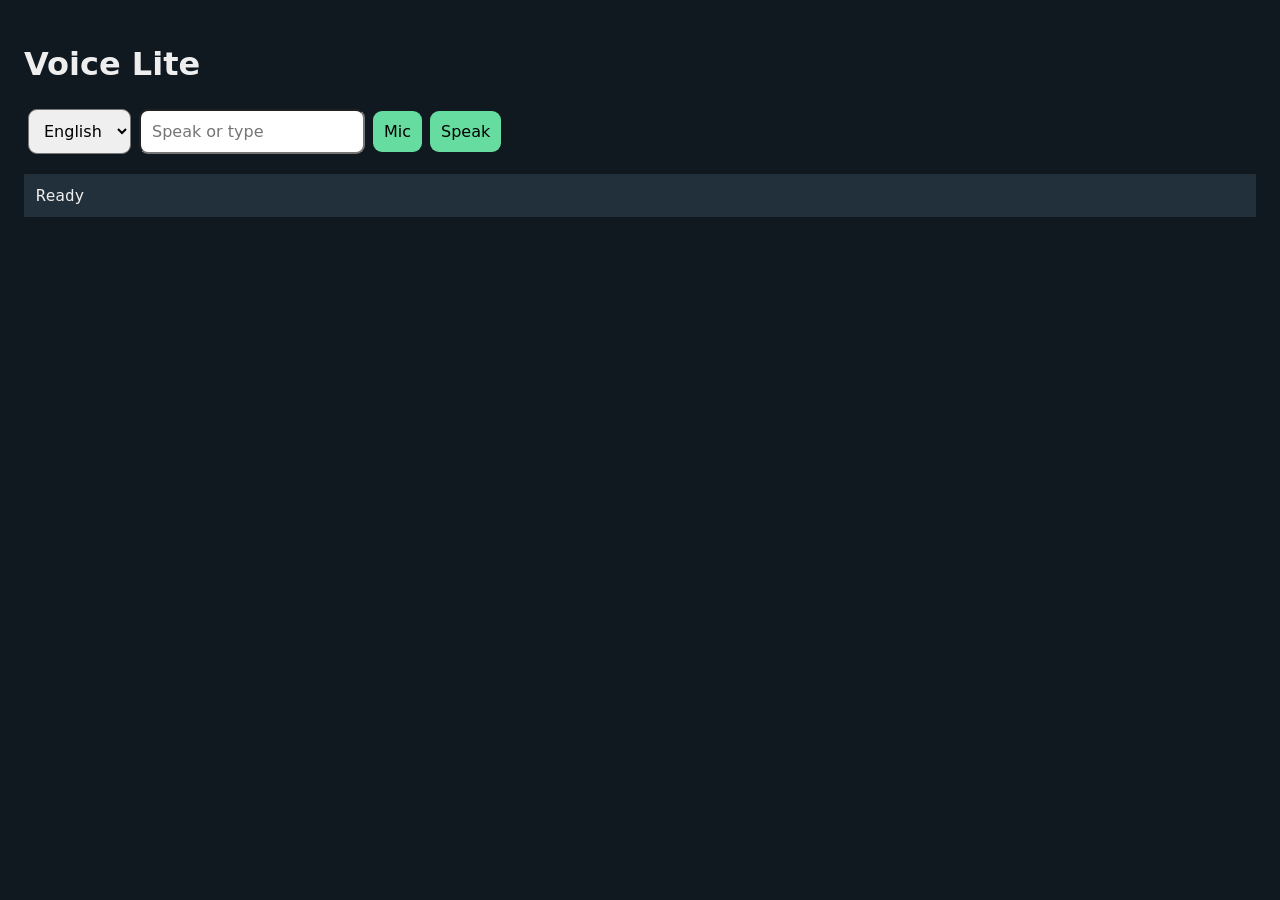
==== mobile_test.html @ 3293479b "Add lightweight ESP32 and mobile test implementation" ====
<!doctype html><html><meta name="viewport" content="width=device-width,initial-scale=1"><title>Voice Lite Mobile</title><style>body{font:16px system-ui;background:#101820;color:#eee;padding:16px}input,button,select{font:inherit;padding:11px;margin:4px;border-radius:9px}button{background:#67dca0;border:0}pre{white-space:pre-wrap;background:#22303b;padding:12px}</style><h1>Voice Lite</h1><select id="lang"><option value="en-US">English</option><option value="ta-IN">Tamil</option><option value="si-LK">Sinhala</option></select><input id="text" placeholder="Speak or type"><button onclick="listen()">Mic</button><button onclick="speak()">Speak</button><pre id="out">Ready</pre><script>function listen(){let S=window.SpeechRecognition||window.webkitSpeechRecognition;if(!S){out.textContent='Speech recognition not supported in this browser';return}let r=new S();r.lang=lang.value;r.onresult=e=>{text.value=e.results[0][0].transcript;out.textContent='Recognized: '+text.value};r.onerror=e=>out.textContent='Recognition error: '+e.error;r.start()}function speak(){if(!window.speechSynthesis){out.textContent='Speech output unavailable';return}let u=new SpeechSynthesisUtterance(text.value);u.lang=lang.value;speechSynthesis.speak(u);out.textContent='Speech synthesis started (device voice)'} </script></html>
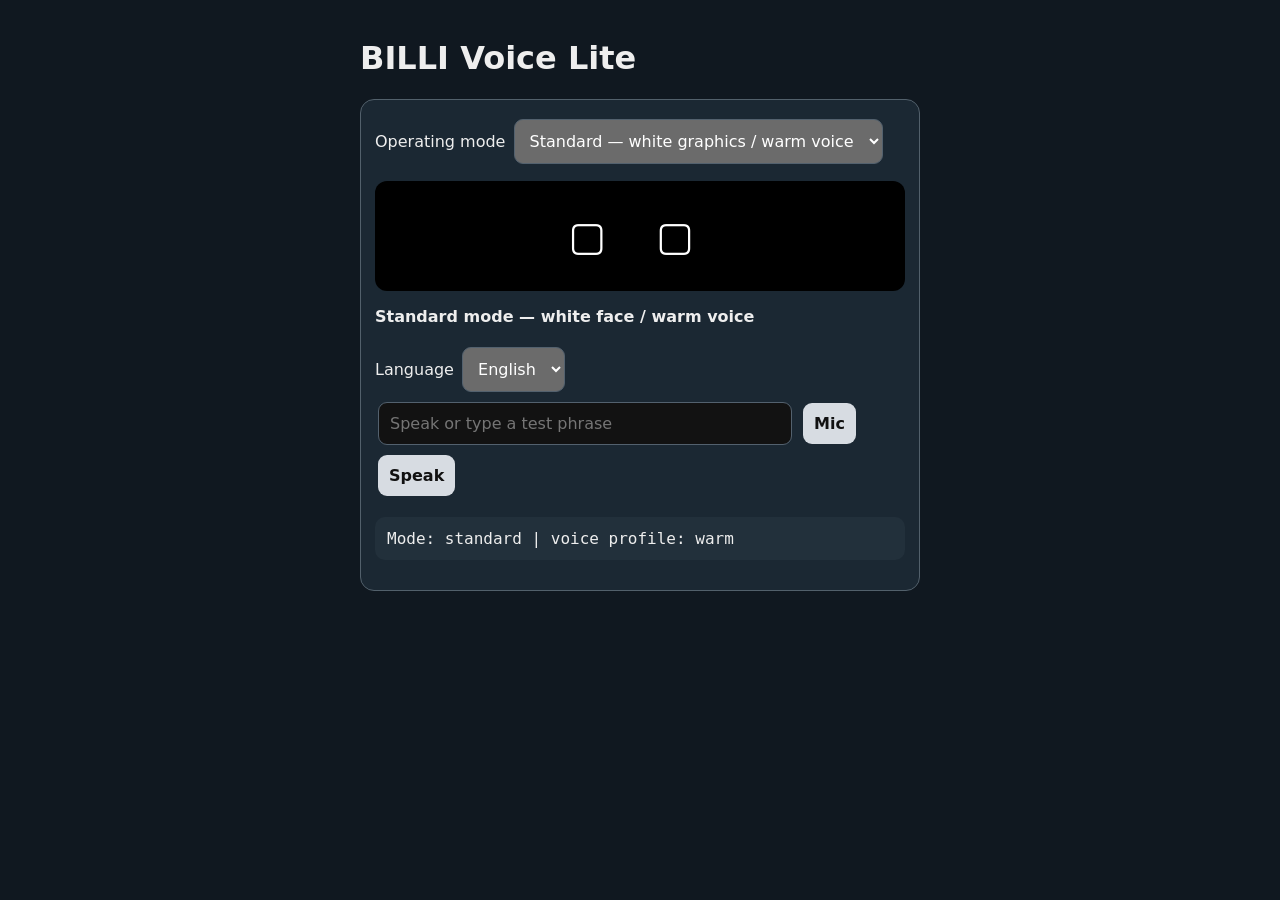
==== commit bd64745f: "Add Standard/Rugged voice and graphics browser demo" ====
--- a/mobile_test.html
+++ b/mobile_test.html
@@ -1 +1,43 @@
-<!doctype html><html><meta name="viewport" content="width=device-width,initial-scale=1"><title>Voice Lite Mobile</title><style>body{font:16px system-ui;background:#101820;color:#eee;padding:16px}input,button,select{font:inherit;padding:11px;margin:4px;border-radius:9px}button{background:#67dca0;border:0}pre{white-space:pre-wrap;background:#22303b;padding:12px}</style><h1>Voice Lite</h1><select id="lang"><option value="en-US">English</option><option value="ta-IN">Tamil</option><option value="si-LK">Sinhala</option></select><input id="text" placeholder="Speak or type"><button onclick="listen()">Mic</button><button onclick="speak()">Speak</button><pre id="out">Ready</pre><script>function listen(){let S=window.SpeechRecognition||window.webkitSpeechRecognition;if(!S){out.textContent='Speech recognition not supported in this browser';return}let r=new S();r.lang=lang.value;r.onresult=e=>{text.value=e.results[0][0].transcript;out.textContent='Recognized: '+text.value};r.onerror=e=>out.textContent='Recognition error: '+e.error;r.start()}function speak(){if(!window.speechSynthesis){out.textContent='Speech output unavailable';return}let u=new SpeechSynthesisUtterance(text.value);u.lang=lang.value;speechSynthesis.speak(u);out.textContent='Speech synthesis started (device voice)'} </script></html>+<!doctype html>
+<html lang="en">
+<head>
+<meta charset="utf-8">
+<meta name="viewport" content="width=device-width,initial-scale=1">
+<title>BILLI Voice Lite — Mode Test</title>
+<style>
+:root{color-scheme:dark}body{font:16px system-ui;background:#101820;color:#eee;padding:18px;max-width:560px;margin:auto}
+select,input,button{font:inherit;padding:11px;margin:5px 3px;border-radius:9px;border:1px solid #53616e}
+button{background:#d7dce2;color:#111;border:0;font-weight:650}
+.panel{padding:14px;border:1px solid #52606b;border-radius:14px;background:#1b2833}
+#face{height:110px;display:grid;place-items:center;background:#000;border-radius:12px;margin:12px 0;color:#fff}
+#eyes{font-size:40px;letter-spacing:18px;font-weight:700}
+#modeName{font-weight:700}
+pre{white-space:pre-wrap;background:#22303b;padding:12px;border-radius:10px}
+</style>
+</head>
+<body>
+<h1>BILLI Voice Lite</h1>
+<div class="panel">
+<label for="mode">Operating mode</label>
+<select id="mode"><option value="standard">Standard — white graphics / warm voice</option><option value="rugged">Rugged — red graphics / firm voice</option></select>
+<div id="face"><div id="eyes">▢ ▢</div></div>
+<p id="modeName">Standard mode</p>
+<label for="lang">Language</label>
+<select id="lang"><option value="en-US">English</option><option value="ta-IN">Tamil</option><option value="si-LK">Sinhala</option></select>
+<br>
+<input id="text" placeholder="Speak or type a test phrase" style="width:min(92%,390px)">
+<button id="mic">Mic</button><button id="speak">Speak</button>
+<pre id="out">Ready</pre>
+</div>
+<script>
+const modeEl=document.getElementById('mode'),lang=document.getElementById('lang'),input=document.getElementById('text'),out=document.getElementById('out');
+const eyes=document.getElementById('eyes'),modeName=document.getElementById('modeName');
+const profiles={standard:{pitch:1.05,rate:1.0,style:'warm'},rugged:{pitch:0.82,rate:0.92,style:'firm'}};
+function applyMode(){const rugged=modeEl.value==='rugged';const color=rugged?'#ff3030':'#ffffff';eyes.style.color=color;modeName.textContent=rugged?'Rugged mode — red face / firm voice':'Standard mode — white face / warm voice';out.textContent='Mode: '+modeEl.value+' | voice profile: '+profiles[modeEl.value].style;}
+modeEl.addEventListener('change',applyMode);
+document.getElementById('mic').addEventListener('click',()=>{const SR=window.SpeechRecognition||window.webkitSpeechRecognition;if(!SR){out.textContent='Speech recognition is not supported in this browser';return;}const rec=new SR();rec.lang=lang.value;rec.onresult=e=>{input.value=e.results[0][0].transcript;out.textContent='Recognized: '+input.value;};rec.onerror=e=>out.textContent='Recognition error: '+e.error;rec.start();});
+document.getElementById('speak').addEventListener('click',()=>{if(!window.speechSynthesis){out.textContent='Speech output unavailable';return;}const p=profiles[modeEl.value],u=new SpeechSynthesisUtterance(input.value);u.lang=lang.value;u.rate=p.rate;u.pitch=p.pitch;const voices=speechSynthesis.getVoices();const match=voices.find(v=>v.lang.toLowerCase()===lang.value.toLowerCase());if(match)u.voice=match;speechSynthesis.cancel();speechSynthesis.speak(u);out.textContent='Speaking with '+p.style+' profile. Actual voice depends on device/browser voice support.';});
+applyMode();
+</script>
+</body>
+</html>
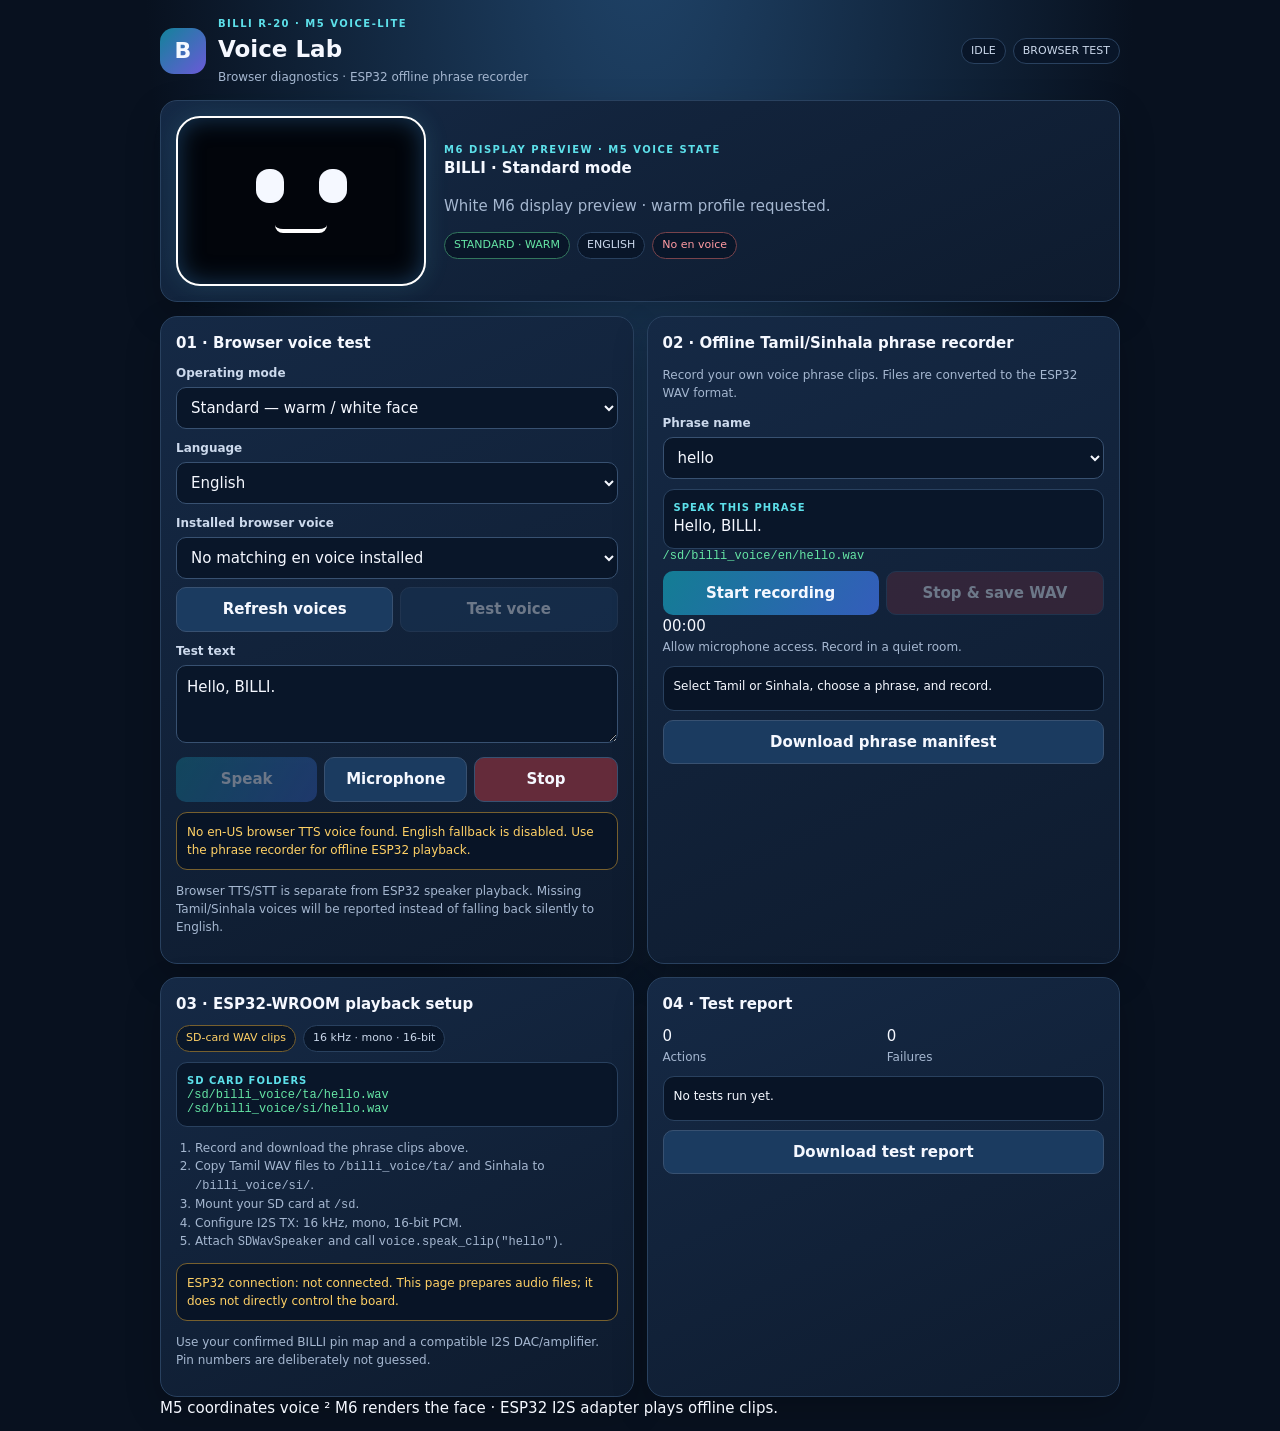
==== commit 24896cd3: "Add offline Tamil/Sinhala phrase playback and Voice Lab" ====
--- a/mobile_test.html
+++ b/mobile_test.html
@@ -1,43 +1,11 @@
-<!doctype html>
-<html lang="en">
-<head>
-<meta charset="utf-8">
-<meta name="viewport" content="width=device-width,initial-scale=1">
-<title>BILLI Voice Lite — Mode Test</title>
-<style>
-:root{color-scheme:dark}body{font:16px system-ui;background:#101820;color:#eee;padding:18px;max-width:560px;margin:auto}
-select,input,button{font:inherit;padding:11px;margin:5px 3px;border-radius:9px;border:1px solid #53616e}
-button{background:#d7dce2;color:#111;border:0;font-weight:650}
-.panel{padding:14px;border:1px solid #52606b;border-radius:14px;background:#1b2833}
-#face{height:110px;display:grid;place-items:center;background:#000;border-radius:12px;margin:12px 0;color:#fff}
-#eyes{font-size:40px;letter-spacing:18px;font-weight:700}
-#modeName{font-weight:700}
-pre{white-space:pre-wrap;background:#22303b;padding:12px;border-radius:10px}
-</style>
-</head>
-<body>
-<h1>BILLI Voice Lite</h1>
-<div class="panel">
-<label for="mode">Operating mode</label>
-<select id="mode"><option value="standard">Standard — white graphics / warm voice</option><option value="rugged">Rugged — red graphics / firm voice</option></select>
-<div id="face"><div id="eyes">▢ ▢</div></div>
-<p id="modeName">Standard mode</p>
-<label for="lang">Language</label>
-<select id="lang"><option value="en-US">English</option><option value="ta-IN">Tamil</option><option value="si-LK">Sinhala</option></select>
-<br>
-<input id="text" placeholder="Speak or type a test phrase" style="width:min(92%,390px)">
-<button id="mic">Mic</button><button id="speak">Speak</button>
-<pre id="out">Ready</pre>
-</div>
-<script>
-const modeEl=document.getElementById('mode'),lang=document.getElementById('lang'),input=document.getElementById('text'),out=document.getElementById('out');
-const eyes=document.getElementById('eyes'),modeName=document.getElementById('modeName');
-const profiles={standard:{pitch:1.05,rate:1.0,style:'warm'},rugged:{pitch:0.82,rate:0.92,style:'firm'}};
-function applyMode(){const rugged=modeEl.value==='rugged';const color=rugged?'#ff3030':'#ffffff';eyes.style.color=color;modeName.textContent=rugged?'Rugged mode — red face / firm voice':'Standard mode — white face / warm voice';out.textContent='Mode: '+modeEl.value+' | voice profile: '+profiles[modeEl.value].style;}
-modeEl.addEventListener('change',applyMode);
-document.getElementById('mic').addEventListener('click',()=>{const SR=window.SpeechRecognition||window.webkitSpeechRecognition;if(!SR){out.textContent='Speech recognition is not supported in this browser';return;}const rec=new SR();rec.lang=lang.value;rec.onresult=e=>{input.value=e.results[0][0].transcript;out.textContent='Recognized: '+input.value;};rec.onerror=e=>out.textContent='Recognition error: '+e.error;rec.start();});
-document.getElementById('speak').addEventListener('click',()=>{if(!window.speechSynthesis){out.textContent='Speech output unavailable';return;}const p=profiles[modeEl.value],u=new SpeechSynthesisUtterance(input.value);u.lang=lang.value;u.rate=p.rate;u.pitch=p.pitch;const voices=speechSynthesis.getVoices();const match=voices.find(v=>v.lang.toLowerCase()===lang.value.toLowerCase());if(match)u.voice=match;speechSynthesis.cancel();speechSynthesis.speak(u);out.textContent='Speaking with '+p.style+' profile. Actual voice depends on device/browser voice support.';});
-applyMode();
-</script>
-</body>
-</html>
+<!doctype html><html lang="en"><head><meta charset="utf-8"><meta name="viewport" content="width=device-width,initial-scale=1"><meta name="theme-color" content="#08111f"><title>BILLI R-20 Voice Lab</title>
+<link rel="stylesheet" href="voice_tester.css"></head><body><main>
+<header class="top"><div class="brand"><div class="logo">B</div><div><div class="eyebrow">BILLI R-20 · M5 VOICE-LITE</div><h1>Voice Lab</h1><div class="small muted">Browser diagnostics · ESP32 offline phrase recorder</div></div></div><div class="badges"><span class="badge" id="state">IDLE</span><span class="badge" id="runtime">BROWSER TEST</span></div></header>
+<section class="panel facepanel" style="margin-top:14px"><div class="face" id="face"><div class="eyes"><i class="eye"></i><i class="eye"></i></div><div class="mouth"></div></div><div><div class="eyebrow">M6 DISPLAY PREVIEW · M5 VOICE STATE</div><h2 id="faceTitle">BILLI is ready</h2><p class="muted" id="faceCaption">Choose a language and run a test. This is a browser display preview, not a live ESP32 display connection.</p><div class="badges"><span id="modeBadge" class="badge good">STANDARD · WARM</span><span id="langBadge" class="badge">ENGLISH</span><span id="voiceBadge" class="badge warn">Checking voices</span></div></div></section>
+<div class="grid">
+<section class="panel"><h2>01 · Browser voice test</h2><label for="mode">Operating mode</label><select id="mode"><option value="standard">Standard — warm / white face</option><option value="rugged">Rugged — firm / red face</option></select><label for="lang">Language</label><select id="lang"><option value="en-US">English</option><option value="ta-IN">Tamil</option><option value="si-LK">Sinhala</option></select><label for="voice">Installed browser voice</label><select id="voice"><option>No matching voice</option></select><div class="row"><button id="refresh">Refresh voices</button><button id="testVoice">Test voice</button></div><label for="text">Test text</label><textarea id="text">Hello, BILLI. I am ready.</textarea><div class="row"><button id="speak" class="primary">Speak</button><button id="listen">Microphone</button><button id="stop" class="stop">Stop</button></div><div class="status" id="browserStatus">Checking browser speech services…</div><p class="muted small">Browser TTS/STT is separate from ESP32 speaker playback. Missing Tamil/Sinhala voices will be reported instead of falling back silently to English.</p></section>
+<section class="panel"><h2>02 · Offline Tamil/Sinhala phrase recorder</h2><p class="muted small">Record your own voice phrase clips. Files are converted to the ESP32 WAV format.</p><label for="clip">Phrase name</label><select id="clip"></select><div class="prompt"><b>Speak this phrase</b><div id="prompt"></div></div><div class="path" id="target"></div><div class="row"><button id="record" class="primary">Start recording</button><button id="save" class="stop" disabled>Stop & save WAV</button></div><div class="progress"><i id="bar"></i></div><div class="metric" id="timer">00:00</div><div class="muted small">Allow microphone access. Record in a quiet room.</div><div class="status" id="recordStatus">Select Tamil or Sinhala, choose a phrase, and record.</div><button id="manifest" style="margin-top:9px">Download phrase manifest</button></section>
+<section class="panel"><h2>03 · ESP32-WROOM playback setup</h2><div class="badges"><span class="badge warn">SD-card WAV clips</span><span class="badge">16 kHz · mono · 16-bit</span></div><div class="prompt"><b>SD card folders</b><div class="path">/sd/billi_voice/ta/hello.wav<br>/sd/billi_voice/si/hello.wav</div></div><ol class="muted small" style="padding-left:19px"><li>Record and download the phrase clips above.</li><li>Copy Tamil WAV files to <code>/billi_voice/ta/</code> and Sinhala to <code>/billi_voice/si/</code>.</li><li>Mount your SD card at <code>/sd</code>.</li><li>Configure I2S TX: 16 kHz, mono, 16-bit PCM.</li><li>Attach <code>SDWavSpeaker</code> and call <code>voice.speak_clip("hello")</code>.</li></ol><div class="status warn">ESP32 connection: not connected. This page prepares audio files; it does not directly control the board.</div><p class="small muted">Use your confirmed BILLI pin map and a compatible I2S DAC/amplifier. Pin numbers are deliberately not guessed.</p></section>
+<section class="panel"><h2>04 · Test report</h2><div class="row"><div><div class="metric" id="runs">0</div><div class="muted small">Actions</div></div><div><div class="metric" id="fails">0</div><div class="muted small">Failures</div></div></div><div class="status" id="log">No tests run yet.</div><button id="report" style="margin-top:9px">Download test report</button></section>
+</div><div class="footer">M5 coordinates voice ² M6 renders the face · ESP32 I2S adapter plays offline clips.</div></main>
+<script src="voice_tester.js" defer></script></body></html>
--- a/voice_tester.css
+++ b/voice_tester.css
@@ -0,0 +1,2 @@
+
+:root{color-scheme:dark;--bg:#08111f;--p:#12223a;--line:#29415f;--muted:#a5b7d0;--cyan:#5de0ea;--green:#65e5a5;--red:#ff5364;--amber:#ffd166}*{box-sizing:border-box}body{margin:0;padding:16px;background:radial-gradient(ellipse at 50% -10%,#20456b,var(--bg) 55%);color:#f5f8ff;font:15px/1.5 system-ui,sans-serif}main{max-width:960px;margin:auto}.top{display:flex;align-items:center;justify-content:space-between;gap:12px;flex-wrap:wrap}.brand{display:flex;align-items:center;gap:12px}.logo{width:46px;height:46px;border-radius:14px;background:linear-gradient(135deg,#12839a,#6b59d8);display:grid;place-items:center;font-size:22px;font-weight:900}.eyebrow{color:var(--cyan);font-size:10px;letter-spacing:.15em;font-weight:800}.top h1{font-size:23px;margin:1px 0}.muted{color:var(--muted)}.small{font-size:12px}.grid{display:grid;grid-template-columns:1fr 1fr;gap:13px;margin-top:14px}.panel{background:linear-gradient(155deg,#152945,#0e1b2e);border:1px solid var(--line);border-radius:17px;padding:15px;box-shadow:0 14px 36px #0003}.panel h2{font-size:15px;margin:0 0 10px}.facepanel{grid-column:1/-1;display:grid;grid-template-columns:250px 1fr;gap:18px;align-items:center}.face{height:170px;border:2px solid #fff;border-radius:24px;background:#02050b;display:flex;flex-direction:column;align-items:center;justify-content:center;gap:22px;box-shadow:inset 0 0 24px #173858,0 0 24px #5de0ea22}.face.rugged{border-color:var(--red);box-shadow:inset 0 0 24px #55121b,0 0 20px #ff536422}.eyes{display:flex;gap:35px}.eye{width:28px;height:34px;border-radius:13px;background:#f5f8ff;animation:blink 5s infinite}.rugged .eye{background:var(--red)}.mouth{width:52px;height:8px;border-bottom:4px solid #fff;border-radius:0 0 20px 20px}.rugged .mouth{border-color:var(--red)}.face.speaking .mouth{height:23px;width:38px;border:3px solid currentColor;border-radius:50%;animation:talk .17s infinite alternate}.face.listening .eye{box-shadow:0 0 18px var(--cyan)}@keyframes blink{0%,47%,51%,100%{transform:scaleY(1)}49%{transform:scaleY(.08)}}@keyframes talk{to{transform:scaleY(.35)}}.badges{display:flex;gap:7px;flex-wrap:wrap}.badge{padding:4px 9px;border:1px solid var(--line);border-radius:30px;background:#091629;color:#cbd8eb;font-size:11px}.good{color:var(--green);border-color:#32765d}.warn{color:var(--amber);border-color:#77602e}.bad{color:#ff9aa2;border-color:#78434b}label{display:block;margin:10px 0 5px;color:#ccd9ec;font-size:12px;font-weight:750}select,textarea,button{width:100%;padding:10px;border:1px solid #385171;border-radius:10px;background:#091629;color:#f5f8ff;font:inherit}textarea{min-height:78px;resize:vertical}button{cursor:pointer;background:#1b3b60;font-weight:750}button:hover{filter:brightness(1.18)}button:disabled{opacity:.4;cursor:not-allowed}.primary{background:linear-gradient(120deg,#137d94,#345dbb);border:0}.stop{background:#642b3a}.row{display:flex;gap:7px;margin-top:8px}.row>*{flex:1}.status{white-space:pre-wrap;overflow-wrap:anywhere;background:#081426;border:1px solid var(--line);border-radius:11px;padding:10px;margin-top:10px;min-height:45px;font-size:12px}.status.ok{border-color:#32765d}.status.warn{border-color:#77602e}.status.bad{border-color:#78434b}.prompt{background:#091629;border:1px solid var(--line);border-radius:11px;padding:10px;margin-top:10px}.prompt b{display:block;color:var(--cyan);font-size:10px;letter-spacing:.1em;text-transform:uppercase}.path{font:12px ui-monospace,monospace;color:var(--green);overflow-wrap:anywhere{margin-top:7px}.progress{height:7px;background:#07101c;border-radius:9px;margin:10px 0;overflow:hidden}.progress i{display:block;width:0;height:100%;background:linear-gradient(90deg,#42c5df,#65e5a5)}.metric{font-size:25px;font-weight:900}.footer{text-align:center;color:#8297b5;font-size:11px;padding:17px 0 4px}@media(max-width:680px){body{padding:11px}.grid{grid-template-columns:1fr}.facepanel{grid-template-columns:1fr}.face{height:145px}.top h1{font-size:20px}}
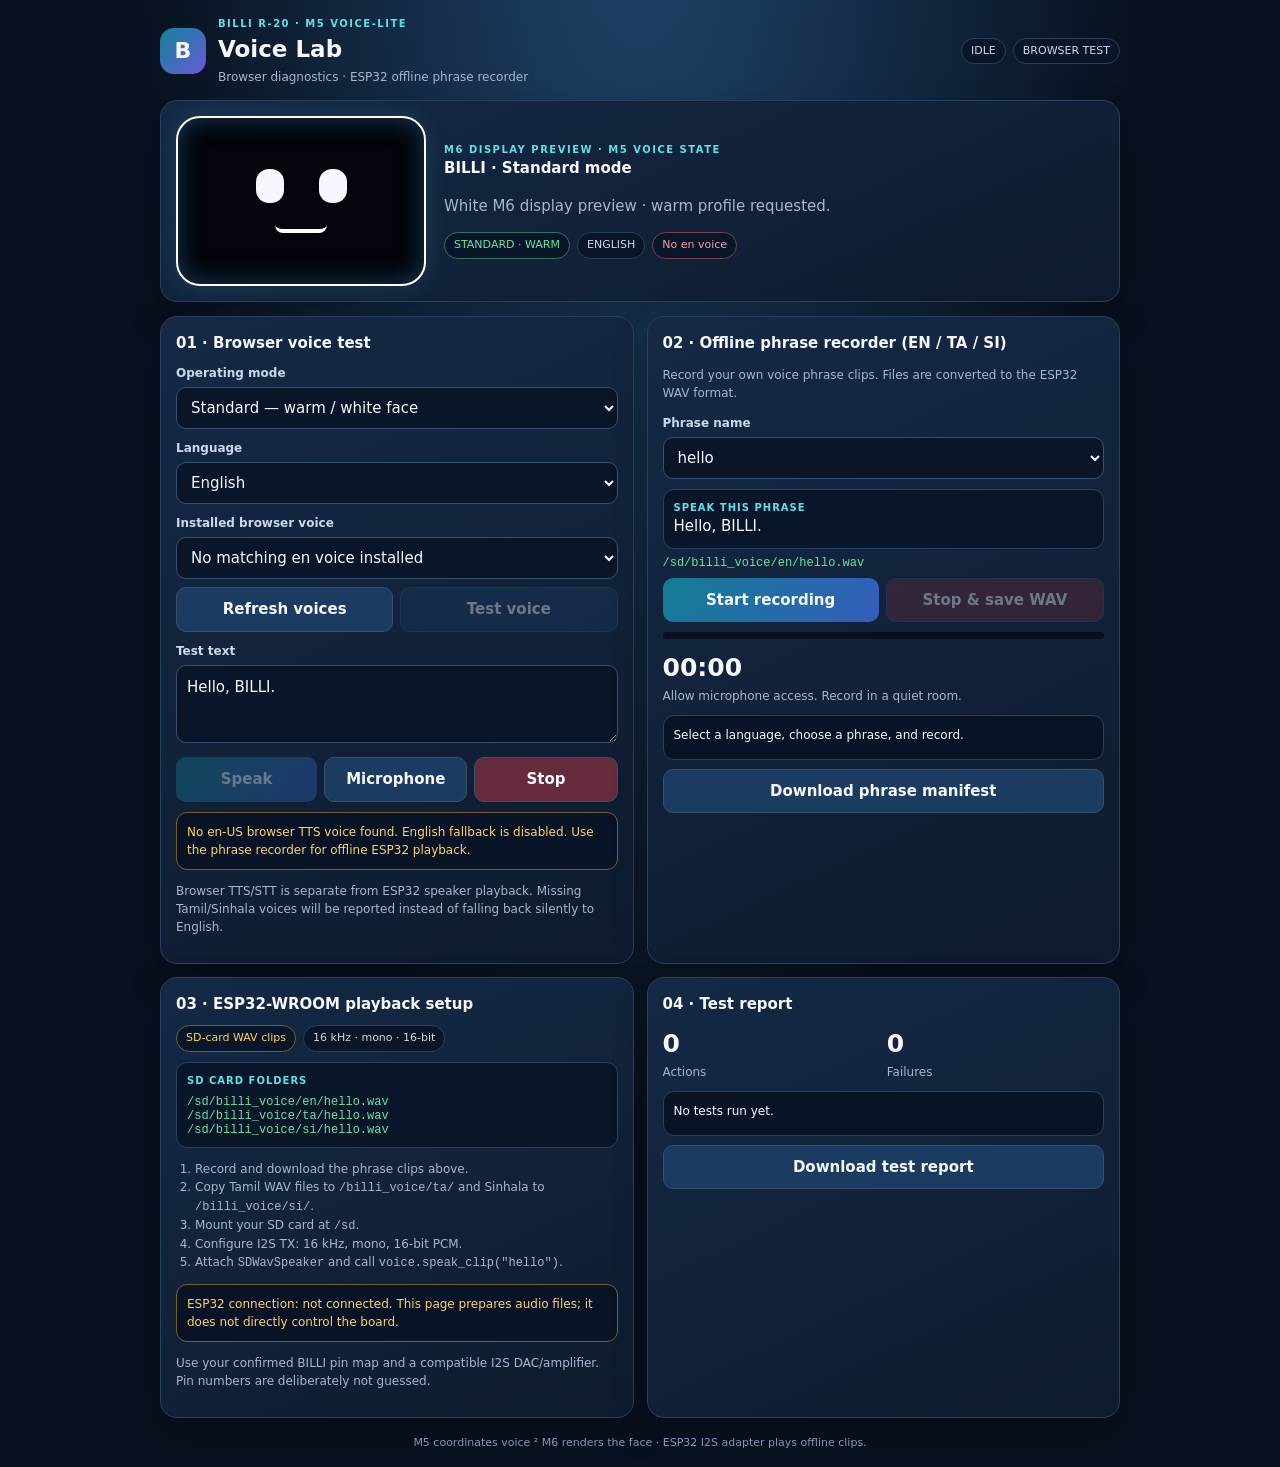
==== commit 09e60d10: "Integrate non-blocking MicroPython Tamil/Sinhala phrase playback with M6 speech bridge" ====
--- a/mobile_test.html
+++ b/mobile_test.html
@@ -4,8 +4,8 @@
 <section class="panel facepanel" style="margin-top:14px"><div class="face" id="face"><div class="eyes"><i class="eye"></i><i class="eye"></i></div><div class="mouth"></div></div><div><div class="eyebrow">M6 DISPLAY PREVIEW · M5 VOICE STATE</div><h2 id="faceTitle">BILLI is ready</h2><p class="muted" id="faceCaption">Choose a language and run a test. This is a browser display preview, not a live ESP32 display connection.</p><div class="badges"><span id="modeBadge" class="badge good">STANDARD · WARM</span><span id="langBadge" class="badge">ENGLISH</span><span id="voiceBadge" class="badge warn">Checking voices</span></div></div></section>
 <div class="grid">
 <section class="panel"><h2>01 · Browser voice test</h2><label for="mode">Operating mode</label><select id="mode"><option value="standard">Standard — warm / white face</option><option value="rugged">Rugged — firm / red face</option></select><label for="lang">Language</label><select id="lang"><option value="en-US">English</option><option value="ta-IN">Tamil</option><option value="si-LK">Sinhala</option></select><label for="voice">Installed browser voice</label><select id="voice"><option>No matching voice</option></select><div class="row"><button id="refresh">Refresh voices</button><button id="testVoice">Test voice</button></div><label for="text">Test text</label><textarea id="text">Hello, BILLI. I am ready.</textarea><div class="row"><button id="speak" class="primary">Speak</button><button id="listen">Microphone</button><button id="stop" class="stop">Stop</button></div><div class="status" id="browserStatus">Checking browser speech services…</div><p class="muted small">Browser TTS/STT is separate from ESP32 speaker playback. Missing Tamil/Sinhala voices will be reported instead of falling back silently to English.</p></section>
-<section class="panel"><h2>02 · Offline Tamil/Sinhala phrase recorder</h2><p class="muted small">Record your own voice phrase clips. Files are converted to the ESP32 WAV format.</p><label for="clip">Phrase name</label><select id="clip"></select><div class="prompt"><b>Speak this phrase</b><div id="prompt"></div></div><div class="path" id="target"></div><div class="row"><button id="record" class="primary">Start recording</button><button id="save" class="stop" disabled>Stop & save WAV</button></div><div class="progress"><i id="bar"></i></div><div class="metric" id="timer">00:00</div><div class="muted small">Allow microphone access. Record in a quiet room.</div><div class="status" id="recordStatus">Select Tamil or Sinhala, choose a phrase, and record.</div><button id="manifest" style="margin-top:9px">Download phrase manifest</button></section>
-<section class="panel"><h2>03 · ESP32-WROOM playback setup</h2><div class="badges"><span class="badge warn">SD-card WAV clips</span><span class="badge">16 kHz · mono · 16-bit</span></div><div class="prompt"><b>SD card folders</b><div class="path">/sd/billi_voice/ta/hello.wav<br>/sd/billi_voice/si/hello.wav</div></div><ol class="muted small" style="padding-left:19px"><li>Record and download the phrase clips above.</li><li>Copy Tamil WAV files to <code>/billi_voice/ta/</code> and Sinhala to <code>/billi_voice/si/</code>.</li><li>Mount your SD card at <code>/sd</code>.</li><li>Configure I2S TX: 16 kHz, mono, 16-bit PCM.</li><li>Attach <code>SDWavSpeaker</code> and call <code>voice.speak_clip("hello")</code>.</li></ol><div class="status warn">ESP32 connection: not connected. This page prepares audio files; it does not directly control the board.</div><p class="small muted">Use your confirmed BILLI pin map and a compatible I2S DAC/amplifier. Pin numbers are deliberately not guessed.</p></section>
+<section class="panel"><h2>02 · Offline phrase recorder (EN / TA / SI)</h2><p class="muted small">Record your own voice phrase clips. Files are converted to the ESP32 WAV format.</p><label for="clip">Phrase name</label><select id="clip"></select><div class="prompt"><b>Speak this phrase</b><div id="prompt"></div></div><div class="path" id="target"></div><div class="row"><button id="record" class="primary">Start recording</button><button id="save" class="stop" disabled>Stop & save WAV</button></div><div class="progress"><i id="bar"></i></div><div class="metric" id="timer">00:00</div><div class="muted small">Allow microphone access. Record in a quiet room.</div><div class="status" id="recordStatus">Select a language, choose a phrase, and record.</div><button id="manifest" style="margin-top:9px">Download phrase manifest</button></section>
+<section class="panel"><h2>03 · ESP32-WROOM playback setup</h2><div class="badges"><span class="badge warn">SD-card WAV clips</span><span class="badge">16 kHz · mono · 16-bit</span></div><div class="prompt"><b>SD card folders</b><div class="path">/sd/billi_voice/en/hello.wav<br>/sd/billi_voice/ta/hello.wav<br>/sd/billi_voice/si/hello.wav</div></div><ol class="muted small" style="padding-left:19px"><li>Record and download the phrase clips above.</li><li>Copy Tamil WAV files to <code>/billi_voice/ta/</code> and Sinhala to <code>/billi_voice/si/</code>.</li><li>Mount your SD card at <code>/sd</code>.</li><li>Configure I2S TX: 16 kHz, mono, 16-bit PCM.</li><li>Attach <code>SDWavSpeaker</code> and call <code>voice.speak_clip("hello")</code>.</li></ol><div class="status warn">ESP32 connection: not connected. This page prepares audio files; it does not directly control the board.</div><p class="small muted">Use your confirmed BILLI pin map and a compatible I2S DAC/amplifier. Pin numbers are deliberately not guessed.</p></section>
 <section class="panel"><h2>04 · Test report</h2><div class="row"><div><div class="metric" id="runs">0</div><div class="muted small">Actions</div></div><div><div class="metric" id="fails">0</div><div class="muted small">Failures</div></div></div><div class="status" id="log">No tests run yet.</div><button id="report" style="margin-top:9px">Download test report</button></section>
 </div><div class="footer">M5 coordinates voice ² M6 renders the face · ESP32 I2S adapter plays offline clips.</div></main>
 <script src="voice_tester.js" defer></script></body></html>
--- a/voice_tester.css
+++ b/voice_tester.css
@@ -1,2 +1,2 @@
 
-:root{color-scheme:dark;--bg:#08111f;--p:#12223a;--line:#29415f;--muted:#a5b7d0;--cyan:#5de0ea;--green:#65e5a5;--red:#ff5364;--amber:#ffd166}*{box-sizing:border-box}body{margin:0;padding:16px;background:radial-gradient(ellipse at 50% -10%,#20456b,var(--bg) 55%);color:#f5f8ff;font:15px/1.5 system-ui,sans-serif}main{max-width:960px;margin:auto}.top{display:flex;align-items:center;justify-content:space-between;gap:12px;flex-wrap:wrap}.brand{display:flex;align-items:center;gap:12px}.logo{width:46px;height:46px;border-radius:14px;background:linear-gradient(135deg,#12839a,#6b59d8);display:grid;place-items:center;font-size:22px;font-weight:900}.eyebrow{color:var(--cyan);font-size:10px;letter-spacing:.15em;font-weight:800}.top h1{font-size:23px;margin:1px 0}.muted{color:var(--muted)}.small{font-size:12px}.grid{display:grid;grid-template-columns:1fr 1fr;gap:13px;margin-top:14px}.panel{background:linear-gradient(155deg,#152945,#0e1b2e);border:1px solid var(--line);border-radius:17px;padding:15px;box-shadow:0 14px 36px #0003}.panel h2{font-size:15px;margin:0 0 10px}.facepanel{grid-column:1/-1;display:grid;grid-template-columns:250px 1fr;gap:18px;align-items:center}.face{height:170px;border:2px solid #fff;border-radius:24px;background:#02050b;display:flex;flex-direction:column;align-items:center;justify-content:center;gap:22px;box-shadow:inset 0 0 24px #173858,0 0 24px #5de0ea22}.face.rugged{border-color:var(--red);box-shadow:inset 0 0 24px #55121b,0 0 20px #ff536422}.eyes{display:flex;gap:35px}.eye{width:28px;height:34px;border-radius:13px;background:#f5f8ff;animation:blink 5s infinite}.rugged .eye{background:var(--red)}.mouth{width:52px;height:8px;border-bottom:4px solid #fff;border-radius:0 0 20px 20px}.rugged .mouth{border-color:var(--red)}.face.speaking .mouth{height:23px;width:38px;border:3px solid currentColor;border-radius:50%;animation:talk .17s infinite alternate}.face.listening .eye{box-shadow:0 0 18px var(--cyan)}@keyframes blink{0%,47%,51%,100%{transform:scaleY(1)}49%{transform:scaleY(.08)}}@keyframes talk{to{transform:scaleY(.35)}}.badges{display:flex;gap:7px;flex-wrap:wrap}.badge{padding:4px 9px;border:1px solid var(--line);border-radius:30px;background:#091629;color:#cbd8eb;font-size:11px}.good{color:var(--green);border-color:#32765d}.warn{color:var(--amber);border-color:#77602e}.bad{color:#ff9aa2;border-color:#78434b}label{display:block;margin:10px 0 5px;color:#ccd9ec;font-size:12px;font-weight:750}select,textarea,button{width:100%;padding:10px;border:1px solid #385171;border-radius:10px;background:#091629;color:#f5f8ff;font:inherit}textarea{min-height:78px;resize:vertical}button{cursor:pointer;background:#1b3b60;font-weight:750}button:hover{filter:brightness(1.18)}button:disabled{opacity:.4;cursor:not-allowed}.primary{background:linear-gradient(120deg,#137d94,#345dbb);border:0}.stop{background:#642b3a}.row{display:flex;gap:7px;margin-top:8px}.row>*{flex:1}.status{white-space:pre-wrap;overflow-wrap:anywhere;background:#081426;border:1px solid var(--line);border-radius:11px;padding:10px;margin-top:10px;min-height:45px;font-size:12px}.status.ok{border-color:#32765d}.status.warn{border-color:#77602e}.status.bad{border-color:#78434b}.prompt{background:#091629;border:1px solid var(--line);border-radius:11px;padding:10px;margin-top:10px}.prompt b{display:block;color:var(--cyan);font-size:10px;letter-spacing:.1em;text-transform:uppercase}.path{font:12px ui-monospace,monospace;color:var(--green);overflow-wrap:anywhere{margin-top:7px}.progress{height:7px;background:#07101c;border-radius:9px;margin:10px 0;overflow:hidden}.progress i{display:block;width:0;height:100%;background:linear-gradient(90deg,#42c5df,#65e5a5)}.metric{font-size:25px;font-weight:900}.footer{text-align:center;color:#8297b5;font-size:11px;padding:17px 0 4px}@media(max-width:680px){body{padding:11px}.grid{grid-template-columns:1fr}.facepanel{grid-template-columns:1fr}.face{height:145px}.top h1{font-size:20px}}
+:root{color-scheme:dark;--bg:#08111f;--p:#12223a;--line:#29415f;--muted:#a5b7d0;--cyan:#5de0ea;--green:#65e5a5;--red:#ff5364;--amber:#ffd166}*{box-sizing:border-box}body{margin:0;padding:16px;background:radial-gradient(ellipse at 50% -10%,#20456b,var(--bg) 55%);color:#f5f8ff;font:15px/1.5 system-ui,sans-serif}main{max-width:960px;margin:auto}.top{display:flex;align-items:center;justify-content:space-between;gap:12px;flex-wrap:wrap}.brand{display:flex;align-items:center;gap:12px}.logo{width:46px;height:46px;border-radius:14px;background:linear-gradient(135deg,#12839a,#6b59d8);display:grid;place-items:center;font-size:22px;font-weight:900}.eyebrow{color:var(--cyan);font-size:10px;letter-spacing:.15em;font-weight:800}.top h1{font-size:23px;margin:1px 0}.muted{color:var(--muted)}.small{font-size:12px}.grid{display:grid;grid-template-columns:1fr 1fr;gap:13px;margin-top:14px}.panel{background:linear-gradient(155deg,#152945,#0e1b2e);border:1px solid var(--line);border-radius:17px;padding:15px;box-shadow:0 14px 36px #0003}.panel h2{font-size:15px;margin:0 0 10px}.facepanel{grid-column:1/-1;display:grid;grid-template-columns:250px 1fr;gap:18px;align-items:center}.face{height:170px;border:2px solid #fff;border-radius:24px;background:#02050b;display:flex;flex-direction:column;align-items:center;justify-content:center;gap:22px;box-shadow:inset 0 0 24px #173858,0 0 24px #5de0ea22}.face.rugged{border-color:var(--red);box-shadow:inset 0 0 24px #55121b,0 0 20px #ff536422}.eyes{display:flex;gap:35px}.eye{width:28px;height:34px;border-radius:13px;background:#f5f8ff;animation:blink 5s infinite}.rugged .eye{background:var(--red)}.mouth{width:52px;height:8px;border-bottom:4px solid #fff;border-radius:0 0 20px 20px}.rugged .mouth{border-color:var(--red)}.face.speaking .mouth{height:23px;width:38px;border:3px solid currentColor;border-radius:50%;animation:talk .17s infinite alternate}.face.listening .eye{box-shadow:0 0 18px var(--cyan)}@keyframes blink{0%,47%,51%,100%{transform:scaleY(1)}49%{transform:scaleY(.08)}}@keyframes talk{to{transform:scaleY(.35)}}.badges{display:flex;gap:7px;flex-wrap:wrap}.badge{padding:4px 9px;border:1px solid var(--line);border-radius:30px;background:#091629;color:#cbd8eb;font-size:11px}.good{color:var(--green);border-color:#32765d}.warn{color:var(--amber);border-color:#77602e}.bad{color:#ff9aa2;border-color:#78434b}label{display:block;margin:10px 0 5px;color:#ccd9ec;font-size:12px;font-weight:750}select,textarea,button{width:100%;padding:10px;border:1px solid #385171;border-radius:10px;background:#091629;color:#f5f8ff;font:inherit}textarea{min-height:78px;resize:vertical}button{cursor:pointer;background:#1b3b60;font-weight:750}button:hover{filter:brightness(1.18)}button:disabled{opacity:.4;cursor:not-allowed}.primary{background:linear-gradient(120deg,#137d94,#345dbb);border:0}.stop{background:#642b3a}.row{display:flex;gap:7px;margin-top:8px}.row>*{flex:1}.status{white-space:pre-wrap;overflow-wrap:anywhere;background:#081426;border:1px solid var(--line);border-radius:11px;padding:10px;margin-top:10px;min-height:45px;font-size:12px}.status.ok{border-color:#32765d}.status.warn{border-color:#77602e}.status.bad{border-color:#78434b}.prompt{background:#091629;border:1px solid var(--line);border-radius:11px;padding:10px;margin-top:10px}.prompt b{display:block;color:var(--cyan);font-size:10px;letter-spacing:.1em;text-transform:uppercase}.path{font:12px ui-monospace,monospace;color:var(--green);overflow-wrap:anywhere;margin-top:7px}.progress{height:7px;background:#07101c;border-radius:9px;margin:10px 0;overflow:hidden}.progress i{display:block;width:0;height:100%;background:linear-gradient(90deg,#42c5df,#65e5a5)}.metric{font-size:25px;font-weight:900}.footer{text-align:center;color:#8297b5;font-size:11px;padding:17px 0 4px}@media(max-width:680px){body{padding:11px}.grid{grid-template-columns:1fr}.facepanel{grid-template-columns:1fr}.face{height:145px}.top h1{font-size:20px}}
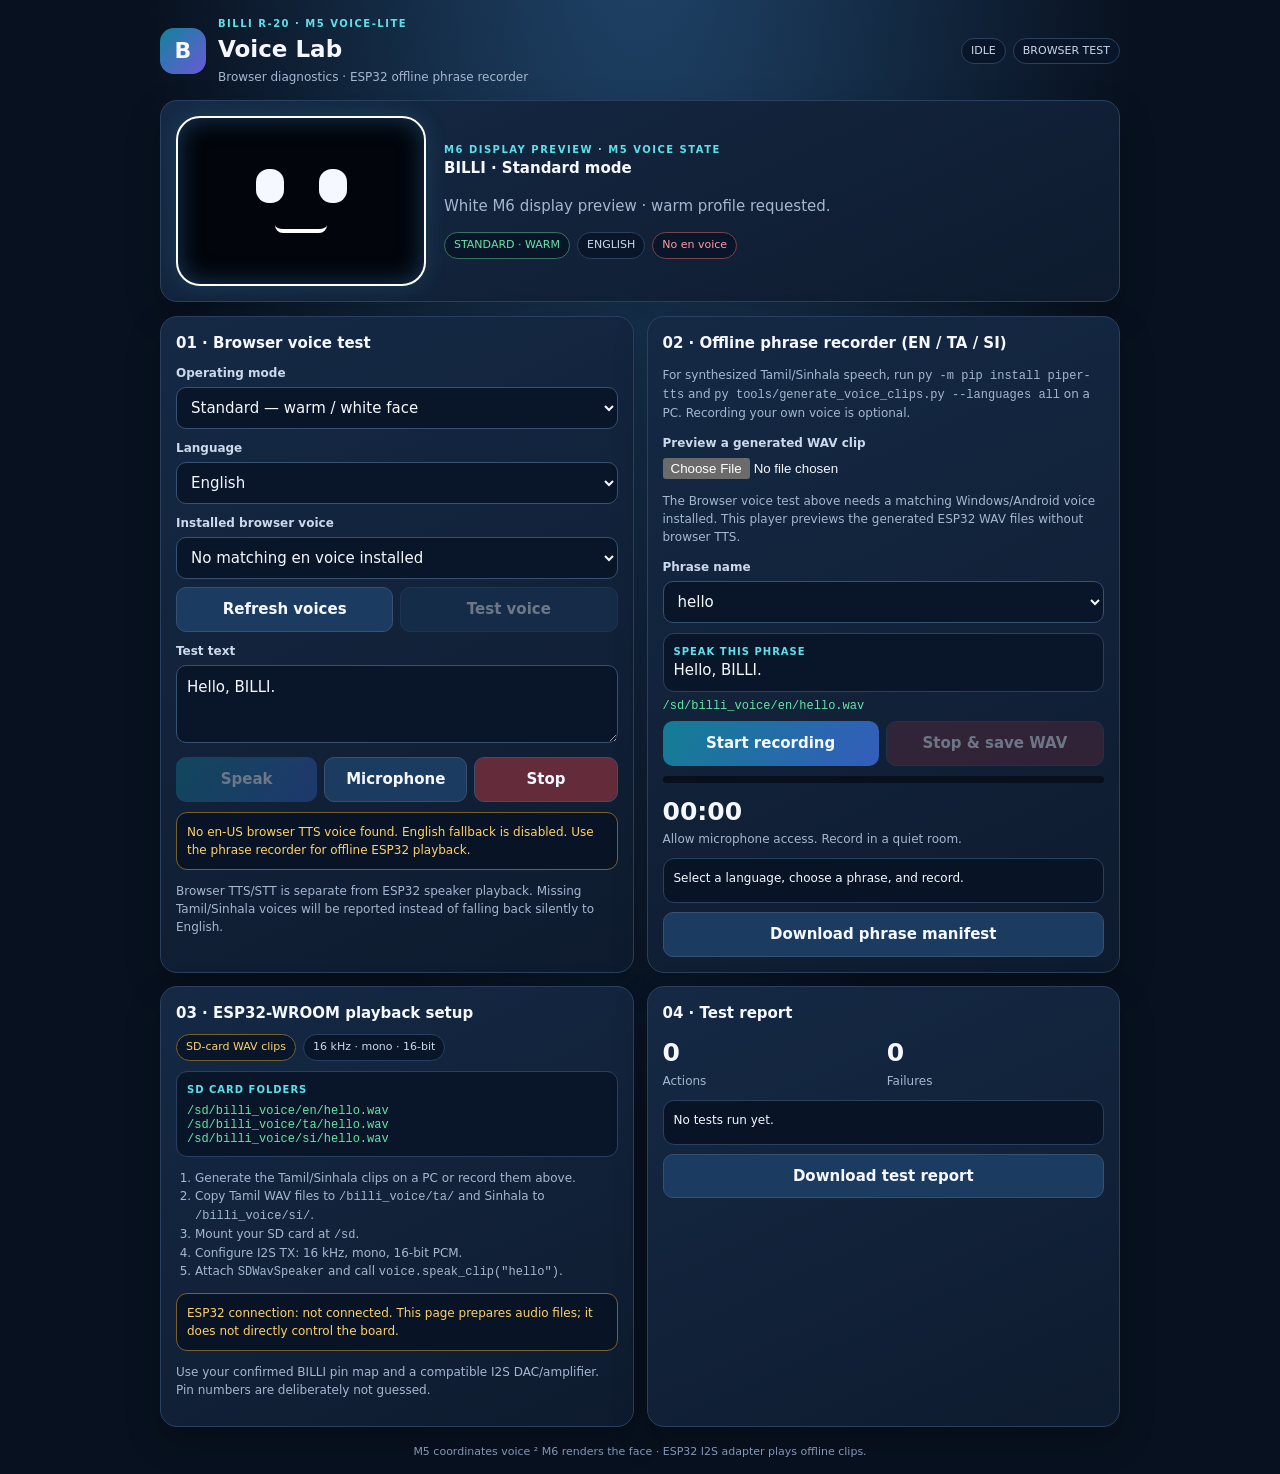
==== commit 58e5951b: "Add generated WAV preview and Tamil Sinhala setup to Voice Lab" ====
--- a/mobile_test.html
+++ b/mobile_test.html
@@ -4,8 +4,8 @@
 <section class="panel facepanel" style="margin-top:14px"><div class="face" id="face"><div class="eyes"><i class="eye"></i><i class="eye"></i></div><div class="mouth"></div></div><div><div class="eyebrow">M6 DISPLAY PREVIEW · M5 VOICE STATE</div><h2 id="faceTitle">BILLI is ready</h2><p class="muted" id="faceCaption">Choose a language and run a test. This is a browser display preview, not a live ESP32 display connection.</p><div class="badges"><span id="modeBadge" class="badge good">STANDARD · WARM</span><span id="langBadge" class="badge">ENGLISH</span><span id="voiceBadge" class="badge warn">Checking voices</span></div></div></section>
 <div class="grid">
 <section class="panel"><h2>01 · Browser voice test</h2><label for="mode">Operating mode</label><select id="mode"><option value="standard">Standard — warm / white face</option><option value="rugged">Rugged — firm / red face</option></select><label for="lang">Language</label><select id="lang"><option value="en-US">English</option><option value="ta-IN">Tamil</option><option value="si-LK">Sinhala</option></select><label for="voice">Installed browser voice</label><select id="voice"><option>No matching voice</option></select><div class="row"><button id="refresh">Refresh voices</button><button id="testVoice">Test voice</button></div><label for="text">Test text</label><textarea id="text">Hello, BILLI. I am ready.</textarea><div class="row"><button id="speak" class="primary">Speak</button><button id="listen">Microphone</button><button id="stop" class="stop">Stop</button></div><div class="status" id="browserStatus">Checking browser speech services…</div><p class="muted small">Browser TTS/STT is separate from ESP32 speaker playback. Missing Tamil/Sinhala voices will be reported instead of falling back silently to English.</p></section>
-<section class="panel"><h2>02 · Offline phrase recorder (EN / TA / SI)</h2><p class="muted small">Record your own voice phrase clips. Files are converted to the ESP32 WAV format.</p><label for="clip">Phrase name</label><select id="clip"></select><div class="prompt"><b>Speak this phrase</b><div id="prompt"></div></div><div class="path" id="target"></div><div class="row"><button id="record" class="primary">Start recording</button><button id="save" class="stop" disabled>Stop & save WAV</button></div><div class="progress"><i id="bar"></i></div><div class="metric" id="timer">00:00</div><div class="muted small">Allow microphone access. Record in a quiet room.</div><div class="status" id="recordStatus">Select a language, choose a phrase, and record.</div><button id="manifest" style="margin-top:9px">Download phrase manifest</button></section>
-<section class="panel"><h2>03 · ESP32-WROOM playback setup</h2><div class="badges"><span class="badge warn">SD-card WAV clips</span><span class="badge">16 kHz · mono · 16-bit</span></div><div class="prompt"><b>SD card folders</b><div class="path">/sd/billi_voice/en/hello.wav<br>/sd/billi_voice/ta/hello.wav<br>/sd/billi_voice/si/hello.wav</div></div><ol class="muted small" style="padding-left:19px"><li>Record and download the phrase clips above.</li><li>Copy Tamil WAV files to <code>/billi_voice/ta/</code> and Sinhala to <code>/billi_voice/si/</code>.</li><li>Mount your SD card at <code>/sd</code>.</li><li>Configure I2S TX: 16 kHz, mono, 16-bit PCM.</li><li>Attach <code>SDWavSpeaker</code> and call <code>voice.speak_clip("hello")</code>.</li></ol><div class="status warn">ESP32 connection: not connected. This page prepares audio files; it does not directly control the board.</div><p class="small muted">Use your confirmed BILLI pin map and a compatible I2S DAC/amplifier. Pin numbers are deliberately not guessed.</p></section>
+<section class="panel"><h2>02 · Offline phrase recorder (EN / TA / SI)</h2><p class="muted small">For synthesized Tamil/Sinhala speech, run <code>py -m pip install piper-tts</code> and <code>py tools/generate_voice_clips.py --languages all</code> on a PC. Recording your own voice is optional.</p><label for="previewFile">Preview a generated WAV clip</label><input id="previewFile" type="file" accept=".wav,audio/wav"><audio id="previewAudio" controls hidden></audio><p class="muted small">The Browser voice test above needs a matching Windows/Android voice installed. This player previews the generated ESP32 WAV files without browser TTS.</p><label for="clip">Phrase name</label><select id="clip"></select><div class="prompt"><b>Speak this phrase</b><div id="prompt"></div></div><div class="path" id="target"></div><div class="row"><button id="record" class="primary">Start recording</button><button id="save" class="stop" disabled>Stop & save WAV</button></div><div class="progress"><i id="bar"></i></div><div class="metric" id="timer">00:00</div><div class="muted small">Allow microphone access. Record in a quiet room.</div><div class="status" id="recordStatus">Select a language, choose a phrase, and record.</div><button id="manifest" style="margin-top:9px">Download phrase manifest</button></section>
+<section class="panel"><h2>03 · ESP32-WROOM playback setup</h2><div class="badges"><span class="badge warn">SD-card WAV clips</span><span class="badge">16 kHz · mono · 16-bit</span></div><div class="prompt"><b>SD card folders</b><div class="path">/sd/billi_voice/en/hello.wav<br>/sd/billi_voice/ta/hello.wav<br>/sd/billi_voice/si/hello.wav</div></div><ol class="muted small" style="padding-left:19px"><li>Generate the Tamil/Sinhala clips on a PC or record them above.</li><li>Copy Tamil WAV files to <code>/billi_voice/ta/</code> and Sinhala to <code>/billi_voice/si/</code>.</li><li>Mount your SD card at <code>/sd</code>.</li><li>Configure I2S TX: 16 kHz, mono, 16-bit PCM.</li><li>Attach <code>SDWavSpeaker</code> and call <code>voice.speak_clip("hello")</code>.</li></ol><div class="status warn">ESP32 connection: not connected. This page prepares audio files; it does not directly control the board.</div><p class="small muted">Use your confirmed BILLI pin map and a compatible I2S DAC/amplifier. Pin numbers are deliberately not guessed.</p></section>
 <section class="panel"><h2>04 · Test report</h2><div class="row"><div><div class="metric" id="runs">0</div><div class="muted small">Actions</div></div><div><div class="metric" id="fails">0</div><div class="muted small">Failures</div></div></div><div class="status" id="log">No tests run yet.</div><button id="report" style="margin-top:9px">Download test report</button></section>
 </div><div class="footer">M5 coordinates voice ² M6 renders the face · ESP32 I2S adapter plays offline clips.</div></main>
 <script src="voice_tester.js" defer></script></body></html>
